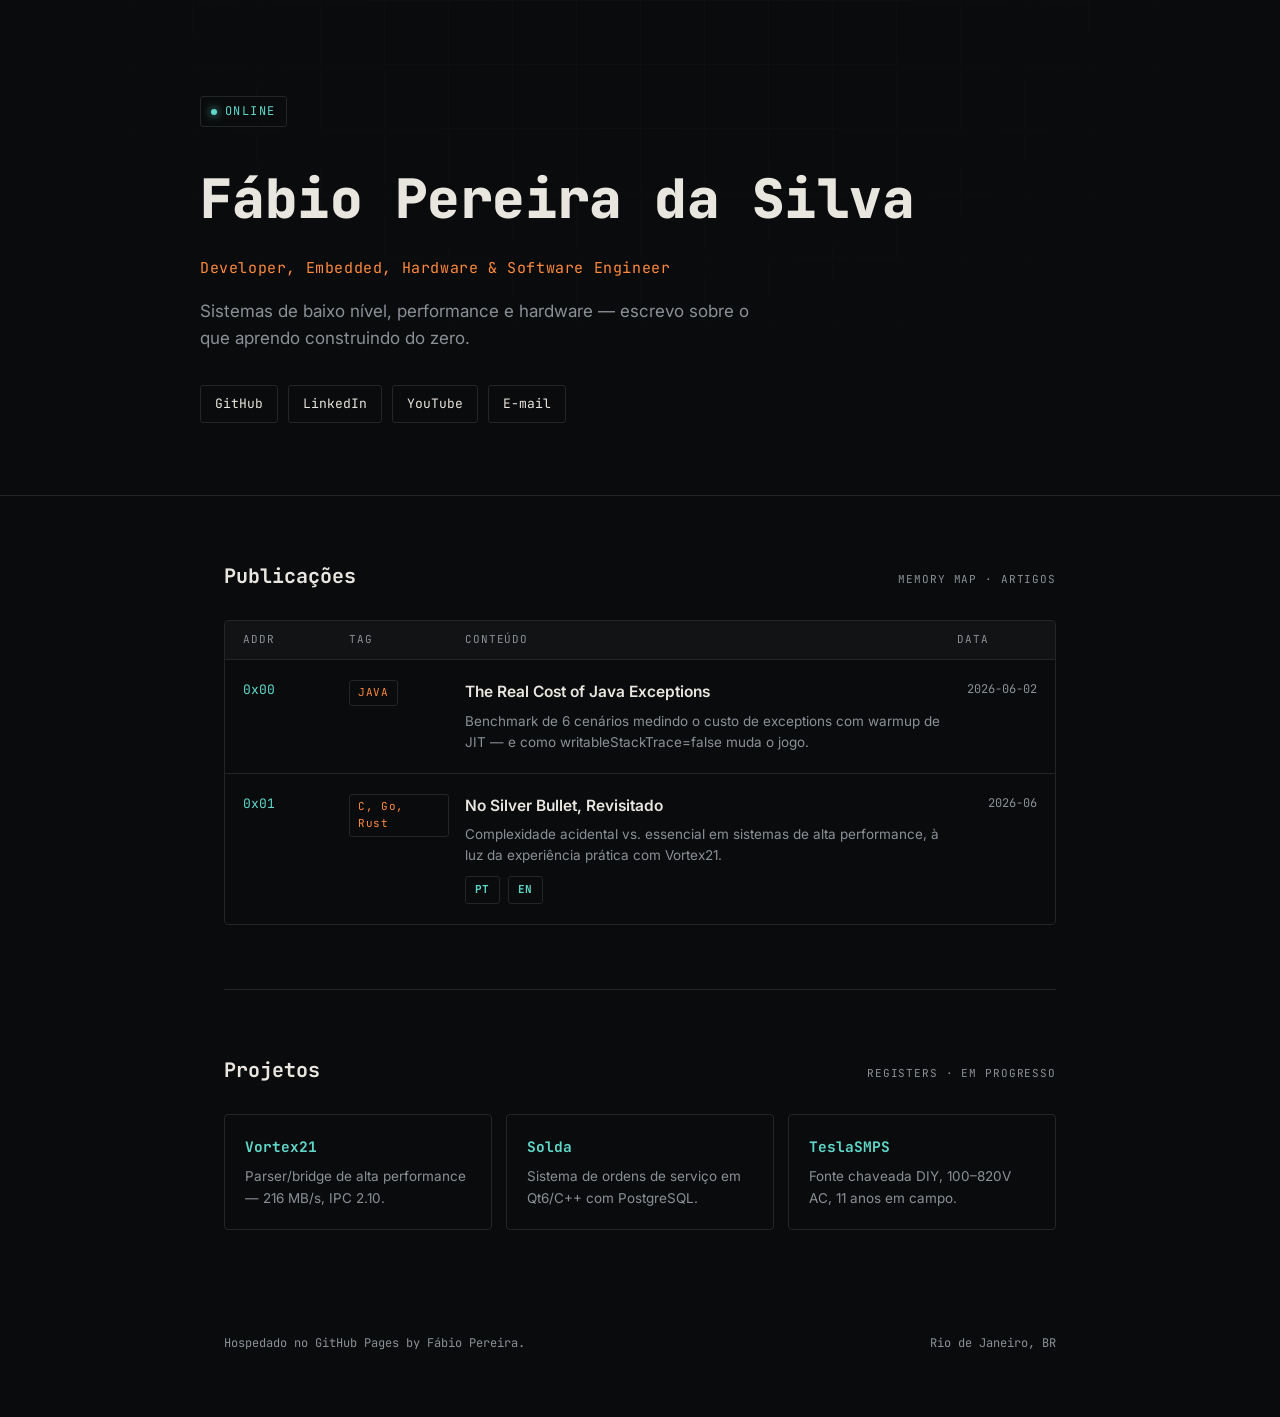
==== index.html @ 1d143b43 "First commit" ====
<!DOCTYPE html>
<html lang="pt-BR">
<head>
<meta charset="UTF-8" />
<meta name="viewport" content="width=device-width, initial-scale=1.0" />
<title>Fábio Pereira da Silva — Embedded & Software Engineer</title>
<meta name="description" content="Artigos e projetos sobre sistemas embarcados, performance e engenharia de baixo nível." />
<link rel="preconnect" href="https://fonts.googleapis.com">
<link rel="preconnect" href="https://fonts.gstatic.com" crossorigin>
<link href="https://fonts.googleapis.com/css2?family=JetBrains+Mono:wght@400;500;700;800&family=Inter:wght@400;500;600&display=swap" rel="stylesheet">
<link rel="stylesheet" href="style.css" />
</head>
<body>

  <div class="grid-overlay" aria-hidden="true"></div>

  <header class="hero" id="hero">
    <div class="hero-inner">
      <div class="eyebrow"><span class="dot"></span> ONLINE</div>
      <h1 id="profile-name">—</h1>
      <p class="role" id="profile-role">—</p>
      <p class="tagline" id="profile-tagline">—</p>
      <nav class="links" id="profile-links" aria-label="Links de contato"></nav>
    </div>
  </header>

  <main>
    <section class="section" id="articles-section">
      <div class="section-head">
        <h2>Publicações</h2>
        <span class="section-meta">memory map · artigos</span>
      </div>
      <div class="datasheet" id="articles-table"></div>
    </section>

    <section class="section" id="projects-section">
      <div class="section-head">
        <h2>Projetos</h2>
        <span class="section-meta">registers · em progresso</span>
      </div>
      <div class="projects-grid" id="projects-grid"></div>
    </section>
  </main>

  <footer class="footer">
    <p id="footer-text">—</p>
    <p class="footer-loc" id="profile-location">—</p>
  </footer>

  <script src="content.js"></script>
  <script src="script.js"></script>
</body>
</html>
---- style.css ----
:root{
  --bg: #0a0b0c;
  --bg-raised: #121315;
  --line: #232629;
  --text: #e9e6df;
  --text-dim: #8b9097;
  --copper: #ff8a3d;
  --cyan: #5fd8c9;
  --mono: "JetBrains Mono", ui-monospace, "SF Mono", monospace;
  --sans: "Inter", -apple-system, sans-serif;
  --max: 880px;
}

*{box-sizing:border-box; margin:0; padding:0;}

html{scroll-behavior:smooth;}

body{
  background:var(--bg);
  color:var(--text);
  font-family:var(--sans);
  line-height:1.6;
  -webkit-font-smoothing:antialiased;
}

@media (prefers-reduced-motion: no-preference){
  body{ animation: fade-in .6s ease both; }
}
@keyframes fade-in{ from{opacity:0; transform:translateY(6px);} to{opacity:1; transform:none;} }

a{ color:inherit; }

::selection{ background:var(--copper); color:#0a0b0c; }

/* faint engineering grid behind everything */
.grid-overlay{
  position:fixed; inset:0; pointer-events:none; z-index:0;
  background-image:
    linear-gradient(var(--line) 1px, transparent 1px),
    linear-gradient(90deg, var(--line) 1px, transparent 1px);
  background-size: 64px 64px;
  opacity:.18;
  mask-image: radial-gradient(ellipse 80% 50% at 50% 0%, black 10%, transparent 70%);
}

/* ---------------- HERO ---------------- */
.hero{
  position:relative; z-index:1;
  border-bottom:1px solid var(--line);
  padding: 96px 24px 72px;
}
.hero-inner{ max-width:var(--max); margin:0 auto; }

.eyebrow{
  display:inline-flex; align-items:center; gap:8px;
  font-family:var(--mono); font-size:12px; letter-spacing:.12em;
  color:var(--cyan); text-transform:uppercase;
  border:1px solid var(--line); padding:5px 10px; border-radius:3px;
  margin-bottom:28px;
}
.dot{
  width:6px; height:6px; border-radius:50%; background:var(--cyan);
  box-shadow:0 0 8px var(--cyan);
}
@media (prefers-reduced-motion: no-preference){
  .dot{ animation: pulse 2.4s ease-in-out infinite; }
}
@keyframes pulse{ 0%,100%{opacity:1;} 50%{opacity:.35;} }

.hero h1{
  font-family:var(--mono); font-weight:800;
  font-size: clamp(2rem, 5vw, 3.4rem);
  letter-spacing:-0.01em;
  margin-bottom:14px;
}

.role{
  font-family:var(--mono); color:var(--copper);
  font-size:15px; letter-spacing:.04em;
  margin-bottom:18px;
}

.tagline{
  max-width:560px; color:var(--text-dim); font-size:17px;
  margin-bottom:32px;
}

.links{ display:flex; flex-wrap:wrap; gap:10px; }
.links a{
  font-family:var(--mono); font-size:13px;
  border:1px solid var(--line); padding:8px 14px; border-radius:3px;
  text-decoration:none; color:var(--text);
  transition: border-color .15s ease, color .15s ease;
}
.links a:hover, .links a:focus-visible{
  border-color:var(--copper); color:var(--copper);
  outline: none;
}

/* ---------------- SECTIONS ---------------- */
main{ position:relative; z-index:1; max-width:var(--max); margin:0 auto; padding: 0 24px; }

.section{ padding: 64px 0; border-bottom:1px solid var(--line); }
.section:last-of-type{ border-bottom:none; }

.section-head{
  display:flex; align-items:baseline; justify-content:space-between;
  gap:16px; margin-bottom:28px; flex-wrap:wrap;
}
.section-head h2{
  font-family:var(--mono); font-size:20px; font-weight:700;
}
.section-meta{
  font-family:var(--mono); font-size:11px; letter-spacing:.08em;
  color:var(--text-dim); text-transform:uppercase;
}

/* ---------------- DATASHEET / ARTICLES (signature element) ---------------- */
.datasheet{ border:1px solid var(--line); border-radius:4px; overflow:hidden; }

.ds-header-row, .ds-row{
  display:grid;
  grid-template-columns: 90px 100px 1fr 80px;
  gap: 16px;
  align-items:start;
}

.ds-header-row{
  padding: 10px 18px;
  font-family:var(--mono); font-size:11px; letter-spacing:.08em;
  color:var(--text-dim); text-transform:uppercase;
  background: var(--bg-raised);
  border-bottom:1px solid var(--line);
}

.ds-row{
  padding: 20px 18px;
  border-bottom:1px solid var(--line);
  text-decoration:none; color:var(--text);
  transition: background .15s ease;
}
.ds-row:last-child{ border-bottom:none; }
.ds-row:hover, .ds-row:focus-visible{ background: var(--bg-raised); outline:none; }
.ds-row[data-link="false"]{ cursor:default; }

.ds-addr{
  font-family:var(--mono); font-size:13px; color:var(--cyan);
}

.ds-tag{
  font-family:var(--mono); font-size:11px; letter-spacing:.06em;
  color:var(--copper); border:1px solid var(--line);
  padding:3px 8px; border-radius:3px; width:fit-content; height:fit-content;
}

.ds-content .ds-title{
  font-weight:600; font-size:15.5px; margin-bottom:6px;
}
.ds-content .ds-summary{
  font-size:13.5px; color:var(--text-dim); line-height:1.55;
}
.ds-langs{
  display:flex; gap:8px; margin-top:10px;
}
.lang-badge{
  font-family:var(--mono); font-size:11px; font-weight:700;
  letter-spacing:.04em;
  border:1px solid var(--line); border-radius:3px;
  padding:4px 9px;
  text-decoration:none; color:var(--cyan);
  transition: border-color .15s ease, background .15s ease;
}
.lang-badge:hover, .lang-badge:focus-visible{
  border-color:var(--cyan); background: rgba(95,216,201,0.08);
  outline:none;
}

.ds-date{
  font-family:var(--mono); font-size:12px; color:var(--text-dim);
  text-align:right;
}

@media (max-width: 640px){
  .ds-header-row{ display:none; }
  .ds-row{
    grid-template-columns: 1fr;
    gap:10px;
  }
  .ds-date{ text-align:left; }
}

/* ---------------- PROJECTS ---------------- */
.projects-grid{
  display:grid; grid-template-columns: repeat(auto-fit, minmax(220px, 1fr));
  gap:14px;
}
.project-card{
  border:1px solid var(--line); border-radius:4px; padding:20px;
  text-decoration:none; color:var(--text);
  transition: border-color .15s ease, transform .15s ease;
  display:block;
}
.project-card:hover, .project-card:focus-visible{
  border-color:var(--cyan); transform:translateY(-2px); outline:none;
}
.project-card .p-name{
  font-family:var(--mono); font-weight:700; font-size:14.5px;
  color:var(--cyan); margin-bottom:8px;
}
.project-card .p-desc{ font-size:13.5px; color:var(--text-dim); }

/* ---------------- FOOTER ---------------- */
.footer{
  position:relative; z-index:1;
  max-width:var(--max); margin:0 auto;
  padding: 40px 24px 64px;
  font-family:var(--mono); font-size:12px; color:var(--text-dim);
  display:flex; justify-content:space-between; gap:12px; flex-wrap:wrap;
}
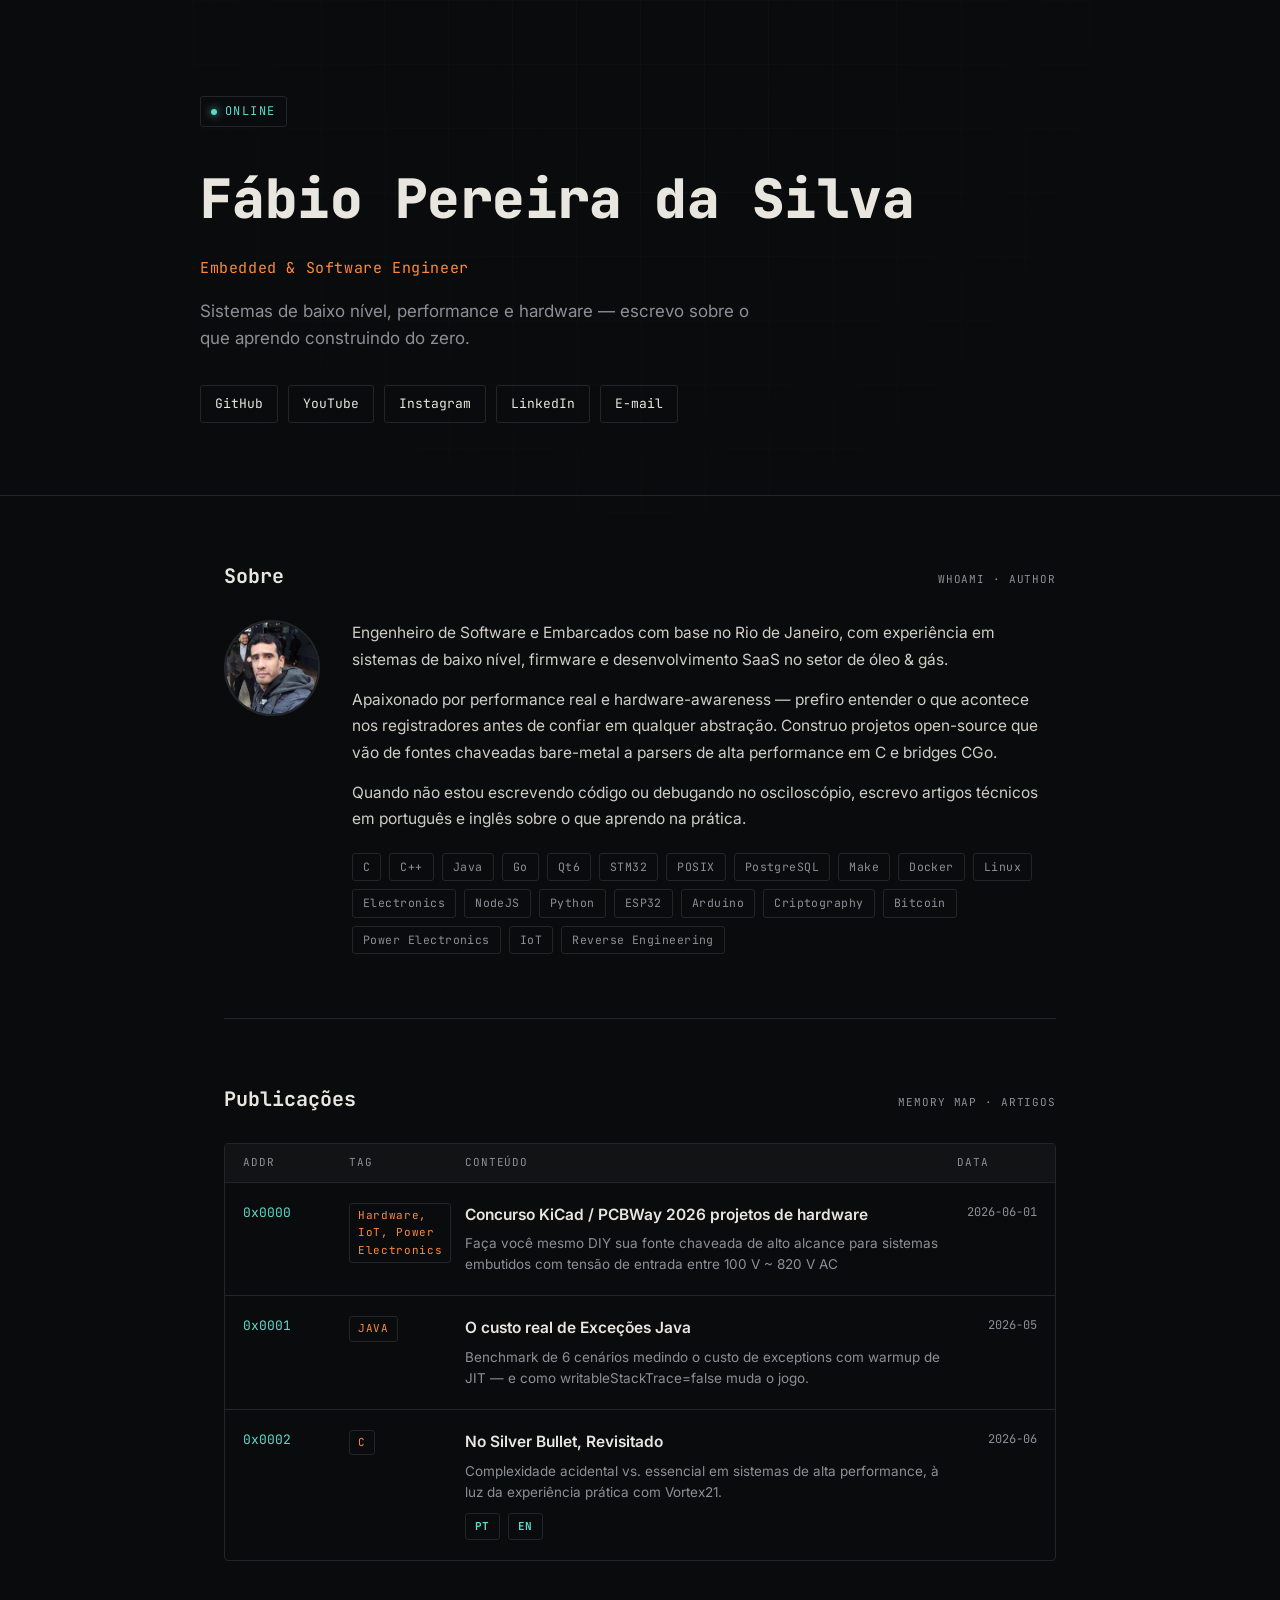
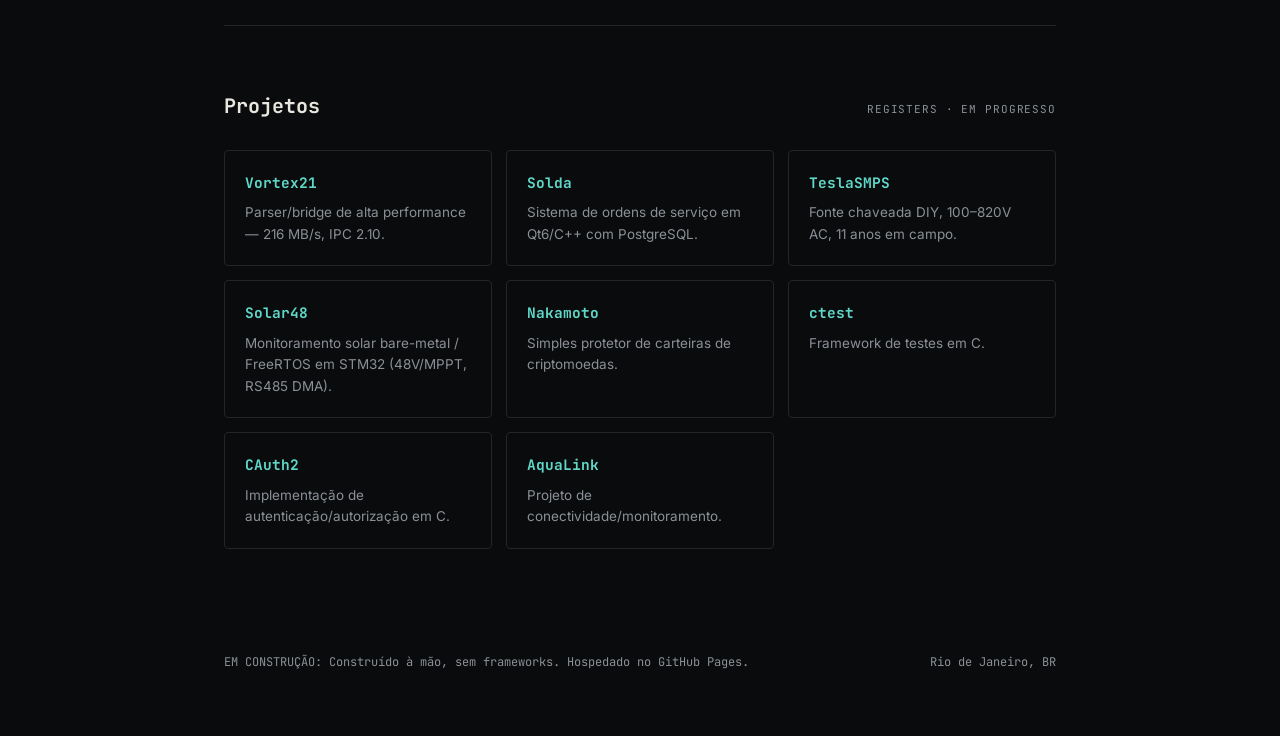
==== commit dbcc811d: "Update crispy-journey bio" ====
--- a/index.html
+++ b/index.html
@@ -25,6 +25,20 @@
   </header>
 
   <main>
+    <section class="section" id="about-section">
+      <div class="section-head">
+        <h2>Sobre</h2>
+        <span class="section-meta">whoami · author</span>
+      </div>
+      <div class="about-body">
+        <div class="about-avatar" id="about-avatar" aria-hidden="true"></div>
+        <div class="about-text">
+          <div id="about-bio"></div>
+          <div class="about-stack" id="about-stack"></div>
+        </div>
+      </div>
+    </section>
+
     <section class="section" id="articles-section">
       <div class="section-head">
         <h2>Publicações</h2>
--- a/style.css
+++ b/style.css
@@ -189,9 +189,46 @@
   .ds-date{ text-align:left; }
 }
 
-/* ---------------- PROJECTS ---------------- */
+/* ---------------- ABOUT ---------------- */
+.about-body{
+  display:flex; gap:32px; align-items:flex-start; flex-wrap:wrap;
+}
+
+.about-avatar{
+  flex:0 0 96px; width:96px; height:96px; border-radius:50%;
+  border:2px solid var(--line);
+  background:var(--bg-raised);
+  display:flex; align-items:center; justify-content:center;
+  font-family:var(--mono); font-weight:800; font-size:1.5rem;
+  color:var(--copper);
+  overflow:hidden;
+}
+.about-avatar img{ width:100%; height:100%; object-fit:cover; }
+
+.about-text{ flex:1; min-width:220px; }
+
+.about-text p{
+  font-size:15.5px; color:#d0cdc6; line-height:1.7;
+  margin-bottom:14px;
+}
+.about-text p:last-of-type{ margin-bottom:20px; }
+
+.about-stack{
+  display:flex; flex-wrap:wrap; gap:8px; margin-top:4px;
+}
+.stack-badge{
+  font-family:var(--mono); font-size:11.5px; letter-spacing:.04em;
+  border:1px solid var(--line); border-radius:3px;
+  padding:4px 10px; color:var(--text-dim);
+  transition: border-color .15s ease, color .15s ease;
+}
+.stack-badge:hover{ border-color:var(--copper); color:var(--copper); }
+
+
+/* ---------------- PROJECTS GRID ---------------- */
 .projects-grid{
-  display:grid; grid-template-columns: repeat(auto-fit, minmax(220px, 1fr));
+  display:grid;
+  grid-template-columns: repeat(auto-fit, minmax(220px, 1fr));
   gap:14px;
 }
 .project-card{
